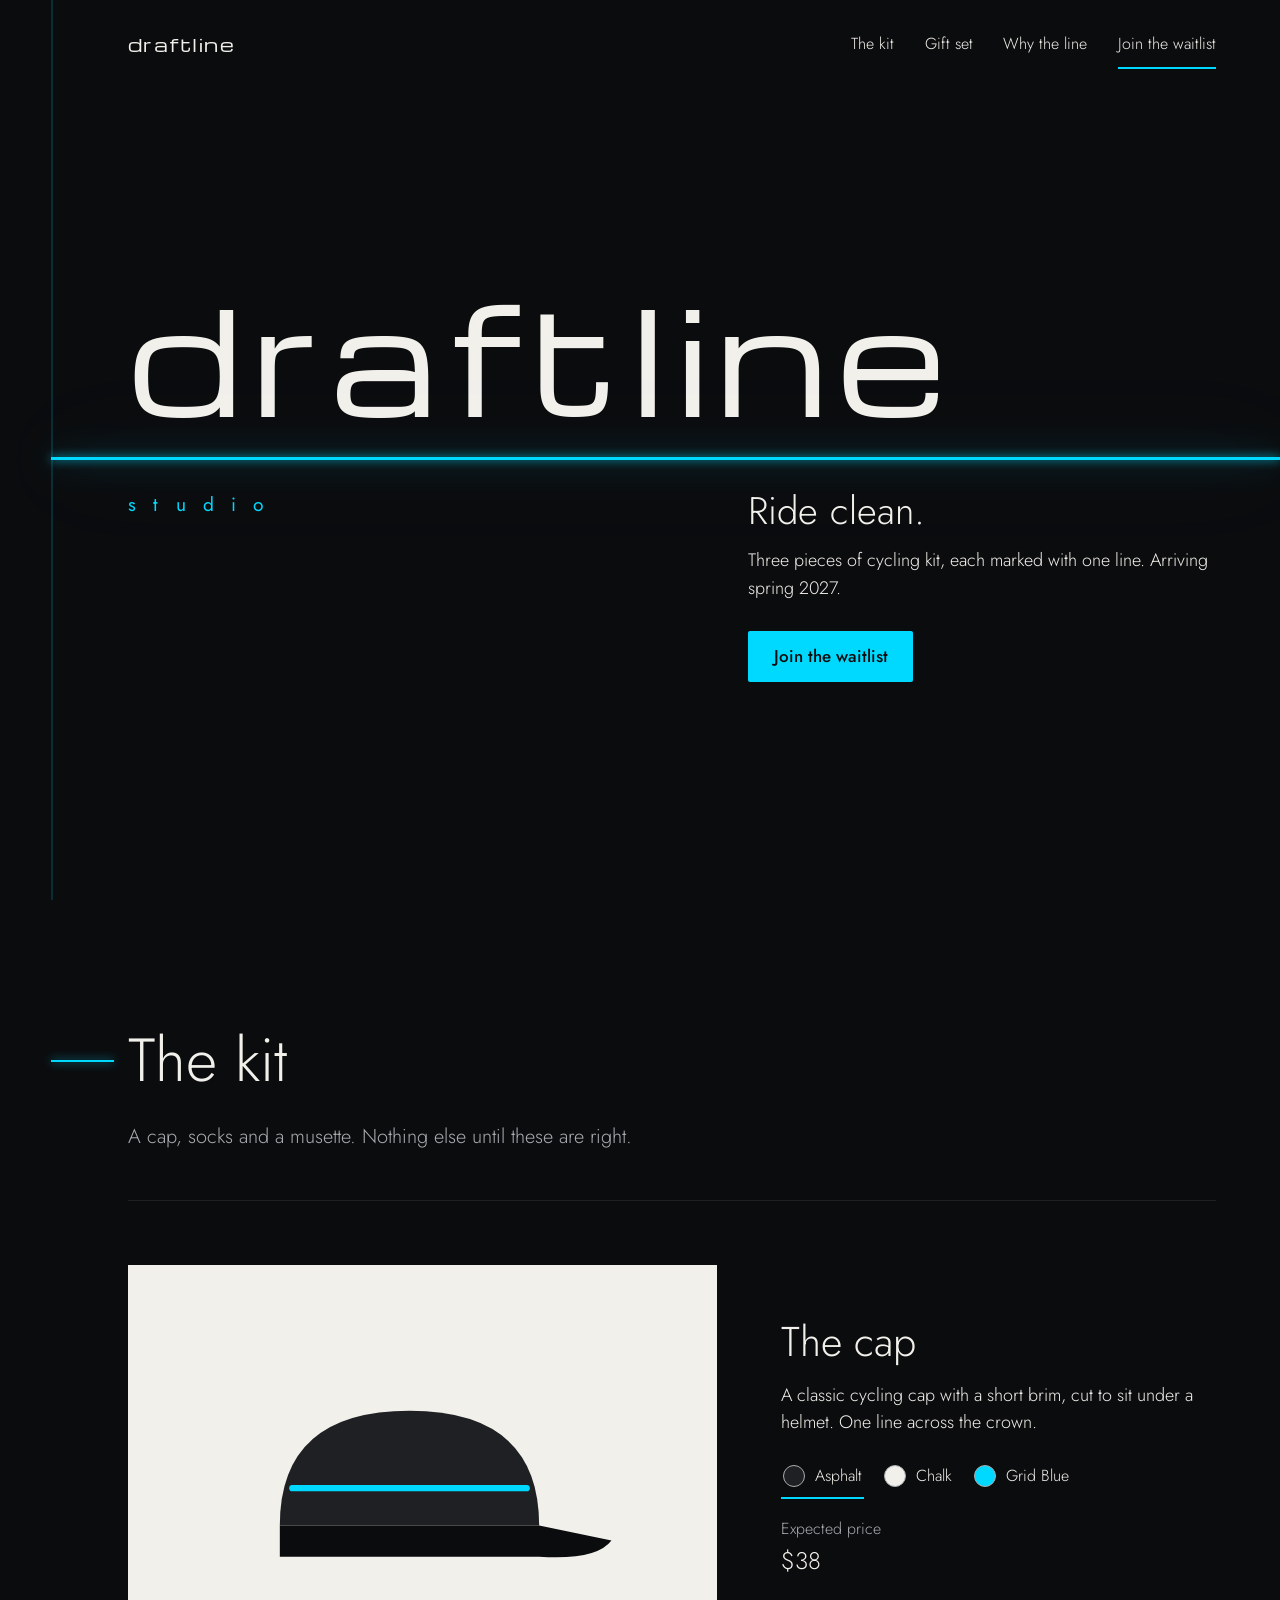
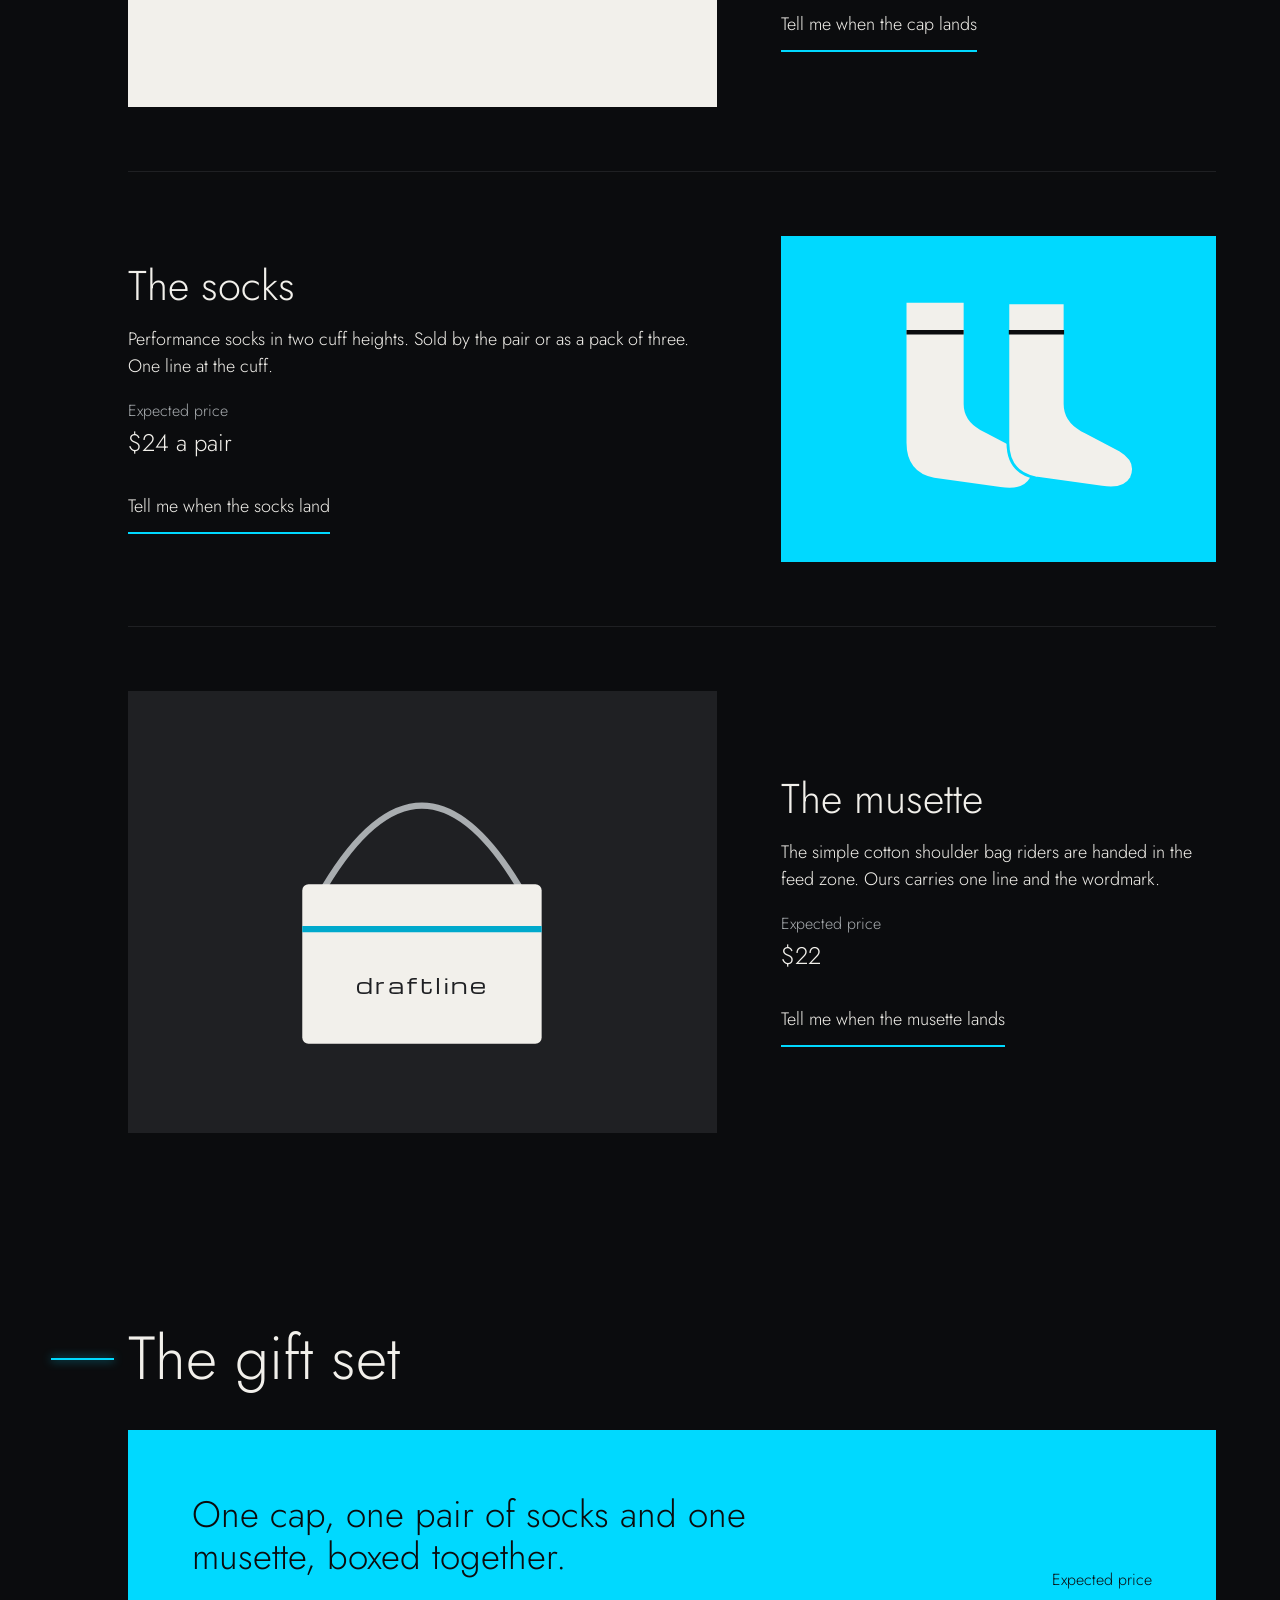
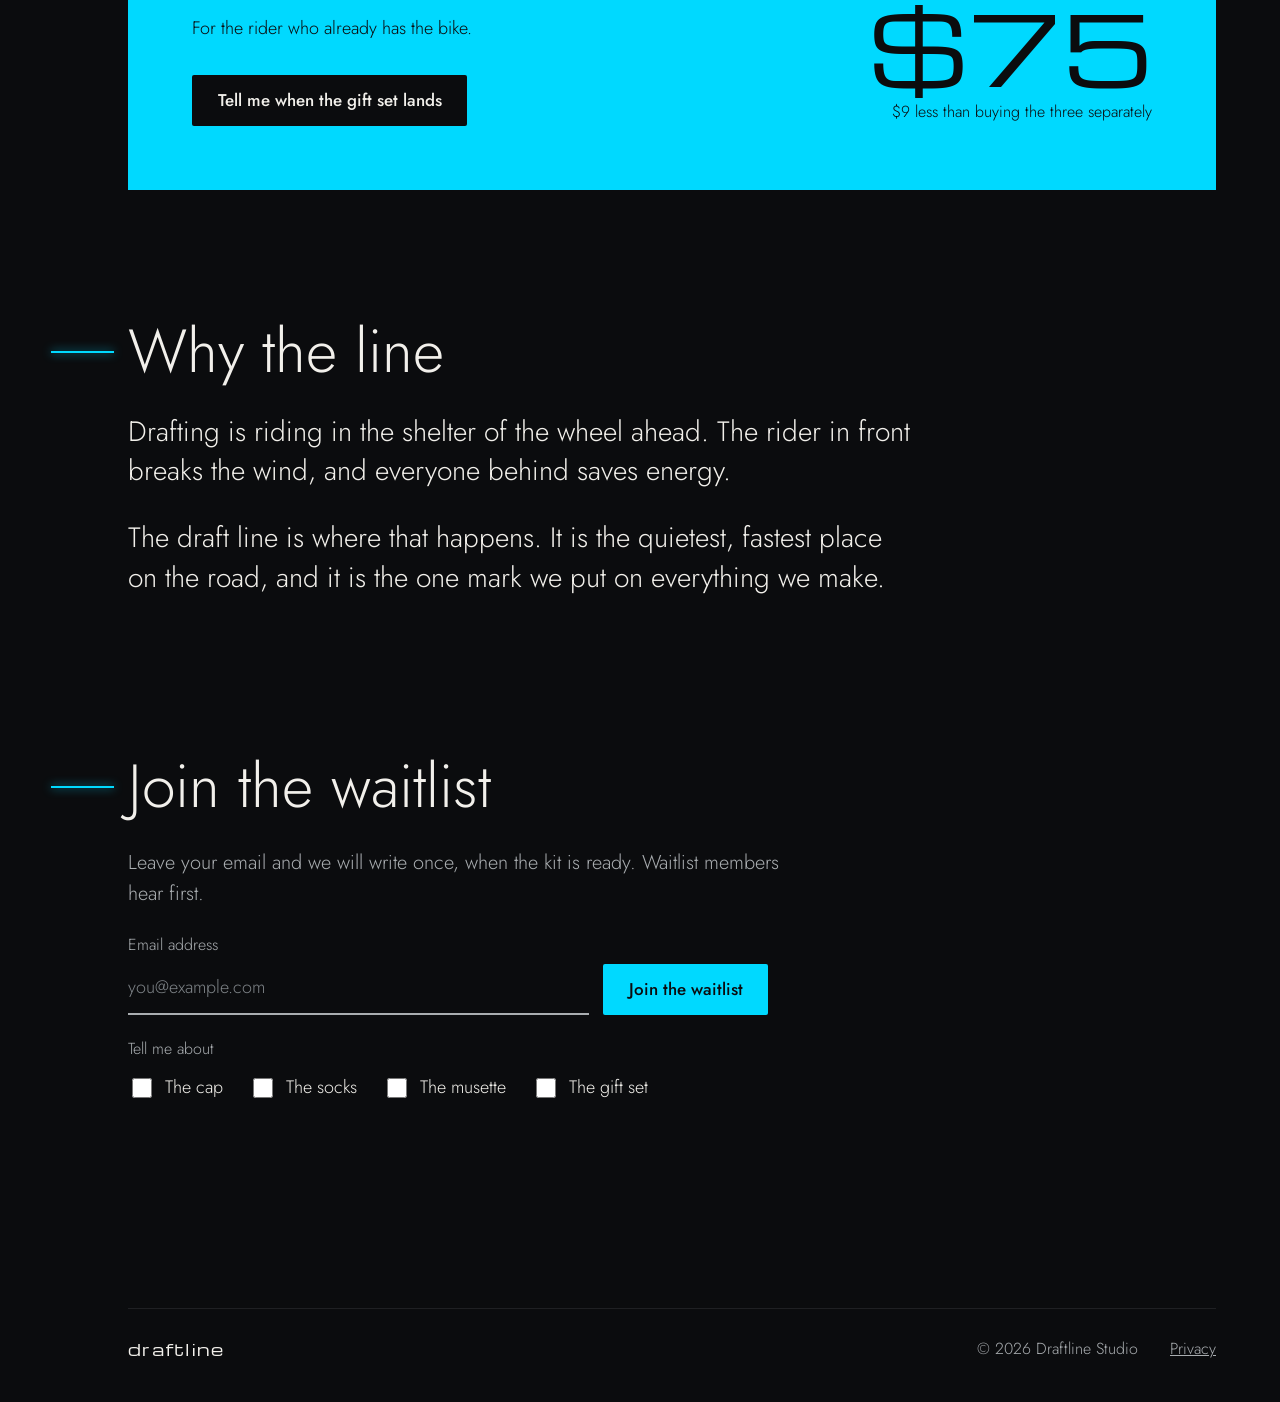
==== index.html @ 63e68316 "Add Draftline Studio pre-launch site One-page waitlist site: hero, the three launch products, gift s" ====
<!doctype html>
<html lang="en">
<head>
<meta charset="utf-8">
<meta name="viewport" content="width=device-width, initial-scale=1">
<title>Draftline Studio: cycling kit marked with one line</title>
<meta name="description" content="Draftline Studio makes a cycling cap, socks and a musette, each marked with one line. Arriving spring 2027. Join the waitlist.">
<meta name="theme-color" content="#0B0C0E">
<meta property="og:title" content="Draftline Studio">
<meta property="og:description" content="Cycling kit marked with one line. Arriving spring 2027.">
<meta property="og:type" content="website">
<link rel="icon" href="favicon.svg" type="image/svg+xml">
<link rel="preconnect" href="https://fonts.googleapis.com">
<link rel="preconnect" href="https://fonts.gstatic.com" crossorigin>
<link rel="stylesheet" href="https://fonts.googleapis.com/css2?family=Jost:wght@300;400;500&family=Michroma&display=swap">
<link rel="stylesheet" href="styles.css">
</head>
<body>
<a class="skip" href="#kit">Skip to the kit</a>
<div class="rail" aria-hidden="true"><i></i></div>

<header class="top">
  <a class="brand" href="#" aria-label="Draftline Studio, home">draftline</a>
  <nav aria-label="Main">
    <a href="#kit">The kit</a>
    <a href="#gift">Gift set</a>
    <a href="#why">Why the line</a>
    <a class="nav-cta" href="#waitlist">Join the waitlist</a>
  </nav>
</header>

<main>
<section class="hero">
  <h1 class="wordmark">draftline<span class="visually-hidden"> studio</span></h1>
  <div class="hero-line" aria-hidden="true"></div>
  <div class="hero-foot">
    <p class="studio" aria-hidden="true">studio</p>
    <div class="hero-copy">
      <p class="tagline">Ride clean.</p>
      <p>Three pieces of cycling kit, each marked with one line. Arriving spring 2027.</p>
      <a class="btn" href="#waitlist">Join the waitlist</a>
    </div>
  </div>
</section>

<section class="sec" id="kit">
  <h2>The kit</h2>
  <p class="lede">A cap, socks and a musette. Nothing else until these are right.</p>

  <article class="product" id="cap">
    <figure class="panel cap-fig" data-color="asphalt">
      <svg viewBox="0 0 340 200" role="img" aria-labelledby="cap-alt">
        <title id="cap-alt">Cycling cap with one line across the crown</title>
        <path class="crown" d="M56 132 Q56 40 160 40 Q264 40 264 132 Z"/>
        <path class="brim" d="M56 132 L264 132 L322 144 Q310 160 264 157 L56 157 Z"/>
        <line class="stripe" x1="66" y1="102" x2="254" y2="102" stroke-width="5" stroke-linecap="round"/>
      </svg>
    </figure>
    <div class="info">
      <h3>The cap</h3>
      <p>A classic cycling cap with a short brim, cut to sit under a helmet. One line across the crown.</p>
      <div class="swatches" role="group" aria-label="Cap color">
        <button type="button" class="swatch" data-color="asphalt" aria-pressed="true"><span style="--c:#1F2023"></span>Asphalt</button>
        <button type="button" class="swatch" data-color="chalk" aria-pressed="false"><span style="--c:#F2F0EB"></span>Chalk</button>
        <button type="button" class="swatch" data-color="blue" aria-pressed="false"><span style="--c:#00D9FF"></span>Grid Blue</button>
      </div>
      <p class="price"><span>Expected price</span> $38</p>
      <a class="notify" href="#waitlist" data-item="cap">Tell me when the cap lands</a>
    </div>
  </article>

  <article class="product" id="socks">
    <figure class="panel socks-fig">
      <svg viewBox="0 0 340 240" role="img" aria-labelledby="socks-alt">
        <title id="socks-alt">Pair of socks with one line at the cuff</title>
        <path d="M70 16 L132 16 L132 126 Q132 144 150 154 L192 176 Q212 188 204 206 Q196 220 172 216 L100 206 Q70 200 70 168 Z" fill="#F2F0EB"/>
        <line x1="70" y1="48" x2="132" y2="48" stroke="#0B0C0E" stroke-width="5"/>
        <path d="M180 16 L242 16 L242 126 Q242 144 260 154 L302 176 Q322 188 314 206 Q306 220 282 216 L210 206 Q180 200 180 168 Z" fill="#F2F0EB" stroke="#00D9FF" stroke-width="3"/>
        <line x1="181" y1="48" x2="241" y2="48" stroke="#0B0C0E" stroke-width="5"/>
      </svg>
    </figure>
    <div class="info">
      <h3>The socks</h3>
      <p>Performance socks in two cuff heights. Sold by the pair or as a pack of three. One line at the cuff.</p>
      <p class="price"><span>Expected price</span> $24 a pair</p>
      <a class="notify" href="#waitlist" data-item="socks">Tell me when the socks land</a>
    </div>
  </article>

  <article class="product" id="musette">
    <figure class="panel musette-fig">
      <svg viewBox="0 0 340 240" role="img" aria-labelledby="musette-alt">
        <title id="musette-alt">Cotton musette bag with one line and the draftline wordmark</title>
        <path d="M92 100 Q170 -30 248 100" fill="none" stroke="#A9ADB0" stroke-width="5"/>
        <rect x="74" y="98" width="192" height="128" rx="5" fill="#F2F0EB"/>
        <line x1="74" y1="134" x2="266" y2="134" stroke="#00A9CC" stroke-width="5"/>
        <text x="170" y="186" text-anchor="middle" font-family="Michroma, sans-serif" font-size="17" letter-spacing="2" fill="#1F2023">draftline</text>
      </svg>
    </figure>
    <div class="info">
      <h3>The musette</h3>
      <p>The simple cotton shoulder bag riders are handed in the feed zone. Ours carries one line and the wordmark.</p>
      <p class="price"><span>Expected price</span> $22</p>
      <a class="notify" href="#waitlist" data-item="musette">Tell me when the musette lands</a>
    </div>
  </article>
</section>

<section class="sec" id="gift">
  <h2>The gift set</h2>
  <div class="gift">
    <div>
      <p class="gift-lead">One cap, one pair of socks and one musette, boxed together.</p>
      <p>For the rider who already has the bike.</p>
      <a class="btn btn-dark notify" href="#waitlist" data-item="gift">Tell me when the gift set lands</a>
    </div>
    <p class="gift-price"><span>Expected price</span><b>$75</b><small>$9 less than buying the three separately</small></p>
  </div>
</section>

<section class="sec" id="why">
  <h2>Why the line</h2>
  <div class="prose">
    <p>Drafting is riding in the shelter of the wheel ahead. The rider in front breaks the wind, and everyone behind saves energy.</p>
    <p>The draft line is where that happens. It is the quietest, fastest place on the road, and it is the one mark we put on everything we make.</p>
  </div>
</section>

<section class="sec" id="waitlist">
  <h2>Join the waitlist</h2>
  <p class="lede">Leave your email and we will write once, when the kit is ready. Waitlist members hear first.</p>
  <form class="wait" novalidate>
    <label for="email">Email address</label>
    <div class="field">
      <input id="email" name="email" type="email" autocomplete="email" placeholder="you@example.com" required>
      <button class="btn" type="submit">Join the waitlist</button>
    </div>
    <fieldset>
      <legend>Tell me about</legend>
      <label><input type="checkbox" name="items" value="cap"> The cap</label>
      <label><input type="checkbox" name="items" value="socks"> The socks</label>
      <label><input type="checkbox" name="items" value="musette"> The musette</label>
      <label><input type="checkbox" name="items" value="gift"> The gift set</label>
    </fieldset>
    <p class="status" role="status" aria-live="polite"></p>
  </form>
</section>
</main>

<footer class="foot">
  <span class="brand">draftline</span>
  <span>© 2026 Draftline Studio</span>
  <a href="privacy.html">Privacy</a>
</footer>

<script src="main.js" defer></script>
</body>
</html>
---- styles.css ----
:root {
  --night: #0B0C0E;
  --asphalt: #1F2023;
  --chalk: #F2F0EB;
  --blue: #00D9FF;
  --blue-on-light: #00A9CC;
  --fog: #A9ADB0;
  --rail-x: clamp(14px, 4vw, 56px);
  --pad: clamp(26px, 6vw, 96px);
  --right: clamp(20px, 5vw, 72px);
  --glow: 0 0 10px var(--blue), 0 0 34px rgba(0, 217, 255, .65), 0 0 90px rgba(0, 217, 255, .35);
}

* { box-sizing: border-box; }
html { scroll-behavior: smooth; }
body {
  margin: 0;
  padding: 0 var(--right) 0 calc(var(--rail-x) + var(--pad));
  background: var(--night);
  color: var(--chalk);
  font: 300 1.125rem/1.55 Jost, "Avenir Next", Futura, sans-serif;
  -webkit-font-smoothing: antialiased;
}
a { color: inherit; }
p { margin: 0 0 1em; max-width: 34em; }
h2, h3 { font-weight: 300; line-height: 1.1; margin: 0; }
:focus-visible { outline: 2px solid var(--chalk); outline-offset: 4px; }
.visually-hidden, .skip:not(:focus) {
  position: absolute; width: 1px; height: 1px; overflow: hidden; clip-path: inset(50%); white-space: nowrap;
}
.skip:focus { position: fixed; top: 12px; left: 12px; z-index: 10; background: var(--chalk); color: var(--night); padding: .6em 1em; }

/* The rail: one line that runs the length of the page and fills as you scroll. */
.rail { position: fixed; top: 0; bottom: 0; left: var(--rail-x); width: 2px; background: rgba(0, 217, 255, .16); z-index: 2; }
.rail i { display: block; height: 100%; background: var(--blue); box-shadow: var(--glow); transform-origin: top; transform: scaleY(var(--p, 0)); }

.brand { font-family: Michroma, sans-serif; font-weight: 400; letter-spacing: .08em; text-decoration: none; }

.top { display: flex; justify-content: space-between; align-items: center; gap: 24px; padding: 22px 0; }
.top nav { display: flex; align-items: center; gap: clamp(14px, 2.4vw, 34px); font-size: 1rem; }
.top nav a { text-decoration: none; padding: 10px 0; border-bottom: 2px solid transparent; }
.top nav a:hover { border-bottom-color: var(--blue); }
.top .nav-cta { border-bottom-color: var(--blue); }

.btn {
  display: inline-block; border: 0; cursor: pointer; text-decoration: none;
  background: var(--blue); color: var(--night);
  font: 500 1.0625rem/1 Jost, sans-serif; padding: 1em 1.5em; min-height: 48px; border-radius: 2px;
  transition: background-color .15s;
}
.btn:hover { background: var(--chalk); }
.btn-dark { background: var(--night); color: var(--chalk); }
.btn-dark:hover { background: var(--asphalt); }

/* Hero */
.hero { min-height: calc(100svh - 92px); display: flex; flex-direction: column; justify-content: center; padding: 6vh 0 10vh; }
.wordmark {
  margin: 0; font: 400 clamp(2.5rem, 11.2vw, 10.5rem)/1.15 Michroma, sans-serif; letter-spacing: .06em; white-space: nowrap;
}
.hero-line {
  height: 3px; margin: clamp(10px, 1.6vw, 22px) calc(-1 * var(--right)) 0 calc(-1 * var(--pad));
  background: var(--blue); box-shadow: var(--glow);
  transform-origin: left; animation: draw 1.3s cubic-bezier(.2, .7, .1, 1) .15s both;
}
@keyframes draw { from { transform: scaleX(0); } }
.hero-foot { display: flex; justify-content: space-between; align-items: flex-start; gap: 32px; flex-wrap: wrap; margin-top: clamp(16px, 2.4vw, 30px); }
.studio { margin: 0; color: var(--blue); font-weight: 400; letter-spacing: .9em; font-size: clamp(.9rem, 1.5vw, 1.25rem); }
.hero-copy { max-width: 26em; }
.tagline { font-size: clamp(1.6rem, 3vw, 2.4rem); line-height: 1.1; margin-bottom: .4em; }
.hero-copy .btn { margin-top: .6em; }

/* Sections: each heading branches off the rail. */
.sec { padding: clamp(64px, 10vw, 140px) 0 0; }
.sec > h2 { position: relative; font-size: clamp(2.1rem, 5vw, 3.8rem); margin-bottom: .45em; }
.sec > h2::before {
  content: ""; position: absolute; top: .55em; height: 2px;
  left: calc(-1 * var(--pad)); width: calc(var(--pad) - 14px);
  background: var(--blue); box-shadow: 0 0 10px rgba(0, 217, 255, .8);
}
.lede { color: var(--fog); font-size: 1.25rem; }

/* Products */
.product {
  display: grid; grid-template-columns: minmax(0, 1.15fr) minmax(0, .85fr); align-items: center;
  gap: clamp(24px, 5vw, 80px); padding: clamp(28px, 5vw, 64px) 0; border-top: 1px solid var(--asphalt);
}
.product:first-of-type { margin-top: clamp(24px, 4vw, 48px); }
.product:nth-of-type(even) .panel { order: 2; }
.panel { margin: 0; aspect-ratio: 4 / 3; display: grid; place-items: center; background: var(--panel-bg, var(--asphalt)); transition: background-color .25s; }
.panel svg { width: 72%; height: auto; }
.info h3 { font-size: clamp(1.8rem, 3.4vw, 2.6rem); margin-bottom: .4em; }
.price { font-size: 1.5rem; margin: .2em 0 .8em; }
.price span, .gift-price span { display: block; font-size: 1rem; color: var(--fog); }
.notify { display: inline-block; padding: 12px 0; text-decoration: none; border-bottom: 2px solid var(--blue); }
.notify:hover { color: var(--blue); }
.btn.notify { padding: 1em 1.5em; border-bottom: 0; }
.btn-dark.notify:hover { color: var(--chalk); }

.cap-fig[data-color="asphalt"] { --panel-bg: var(--chalk); --crown: #1F2023; --brim: #0B0C0E; --stripe: #00D9FF; }
.cap-fig[data-color="chalk"] { --panel-bg: var(--asphalt); --crown: #F2F0EB; --brim: #D9D6CE; --stripe: #00A9CC; }
.cap-fig[data-color="blue"] { --panel-bg: var(--asphalt); --crown: #00D9FF; --brim: #00B8DB; --stripe: #0B0C0E; }
.cap-fig .crown { fill: var(--crown); } .cap-fig .brim { fill: var(--brim); } .cap-fig .stripe { stroke: var(--stripe); }
.cap-fig path, .cap-fig line { transition: fill .25s, stroke .25s; }
.socks-fig { --panel-bg: var(--blue); }

.swatches { display: flex; flex-wrap: wrap; gap: 8px 18px; margin: .2em 0 1em; }
.swatch {
  display: inline-flex; align-items: center; gap: 10px; min-height: 44px; padding: 0 2px;
  background: none; border: 0; border-bottom: 2px solid transparent; color: inherit; font: inherit; font-size: 1rem; cursor: pointer;
}
.swatch span { width: 22px; height: 22px; border-radius: 50%; background: var(--c); border: 1px solid var(--fog); }
.swatch[aria-pressed="true"] { border-bottom-color: var(--blue); }

/* Gift set */
.gift {
  margin-top: clamp(20px, 3vw, 40px); background: var(--blue); color: var(--night);
  padding: clamp(28px, 5vw, 72px); display: flex; justify-content: space-between; align-items: flex-end; gap: 32px; flex-wrap: wrap;
}
.gift-lead { font-size: clamp(1.5rem, 3vw, 2.3rem); line-height: 1.15; max-width: 16em; }
.gift .btn { margin-top: .8em; }
.gift .btn:focus-visible { outline-color: var(--night); }
.gift-price { margin: 0; text-align: right; }
.gift-price span { color: var(--night); }
.gift-price b { display: block; font: 400 clamp(3rem, 8vw, 6rem)/1.1 Michroma, sans-serif; }
.gift-price small { font-size: 1rem; }

.prose p { font-size: clamp(1.3rem, 2.4vw, 1.75rem); line-height: 1.4; max-width: 28em; }

/* Waitlist */
.wait { max-width: 40rem; margin-top: 1.5rem; }
.wait > label { display: block; font-size: 1rem; color: var(--fog); margin-bottom: 6px; }
.field { display: flex; gap: 14px; flex-wrap: wrap; }
.field input {
  flex: 1 1 16rem; min-height: 48px; background: transparent; color: var(--chalk);
  border: 0; border-bottom: 2px solid var(--fog); font: inherit; padding: .5em 0; border-radius: 0;
}
.field input::placeholder { color: #7D8286; }
.field input:focus { outline: 0; border-bottom-color: var(--blue); box-shadow: 0 8px 14px -10px var(--blue); }
fieldset { border: 0; padding: 0; margin: 1.4rem 0 0; display: flex; flex-wrap: wrap; gap: 4px 26px; }
legend { padding: 0; font-size: 1rem; color: var(--fog); margin-bottom: 4px; }
fieldset label { display: inline-flex; align-items: center; gap: 10px; min-height: 44px; cursor: pointer; }
fieldset input { width: 20px; height: 20px; accent-color: var(--blue); }
.status { min-height: 1.6em; margin-top: 1rem; }
.status[data-state="error"] { color: #FFB4A8; }

.foot {
  margin-top: clamp(80px, 12vw, 160px); padding: 28px 0 40px; border-top: 1px solid var(--asphalt);
  display: flex; flex-wrap: wrap; gap: 12px 32px; align-items: center; color: var(--fog); font-size: 1rem;
}
.foot .brand { color: var(--chalk); margin-right: auto; }

/* Plain pages (privacy) */
.page { padding: clamp(40px, 8vw, 100px) 0; }
.page h1 { font-weight: 300; font-size: clamp(2.1rem, 5vw, 3.4rem); line-height: 1.1; margin: 0 0 .6em; }
.page h2 { font-size: 1.5rem; margin: 1.6em 0 .4em; }

@media (max-width: 760px) {
  .top nav a:not(.nav-cta) { display: none; }
  .product { grid-template-columns: minmax(0, 1fr); }
  .product:nth-of-type(even) .panel { order: 0; }
  .gift-price { text-align: left; }
  .hero { min-height: 0; padding: 14vh 0 12vh; }
}
@media (prefers-reduced-motion: reduce) {
  html { scroll-behavior: auto; }
  .hero-line { animation: none; }
  * { transition: none !important; }
}
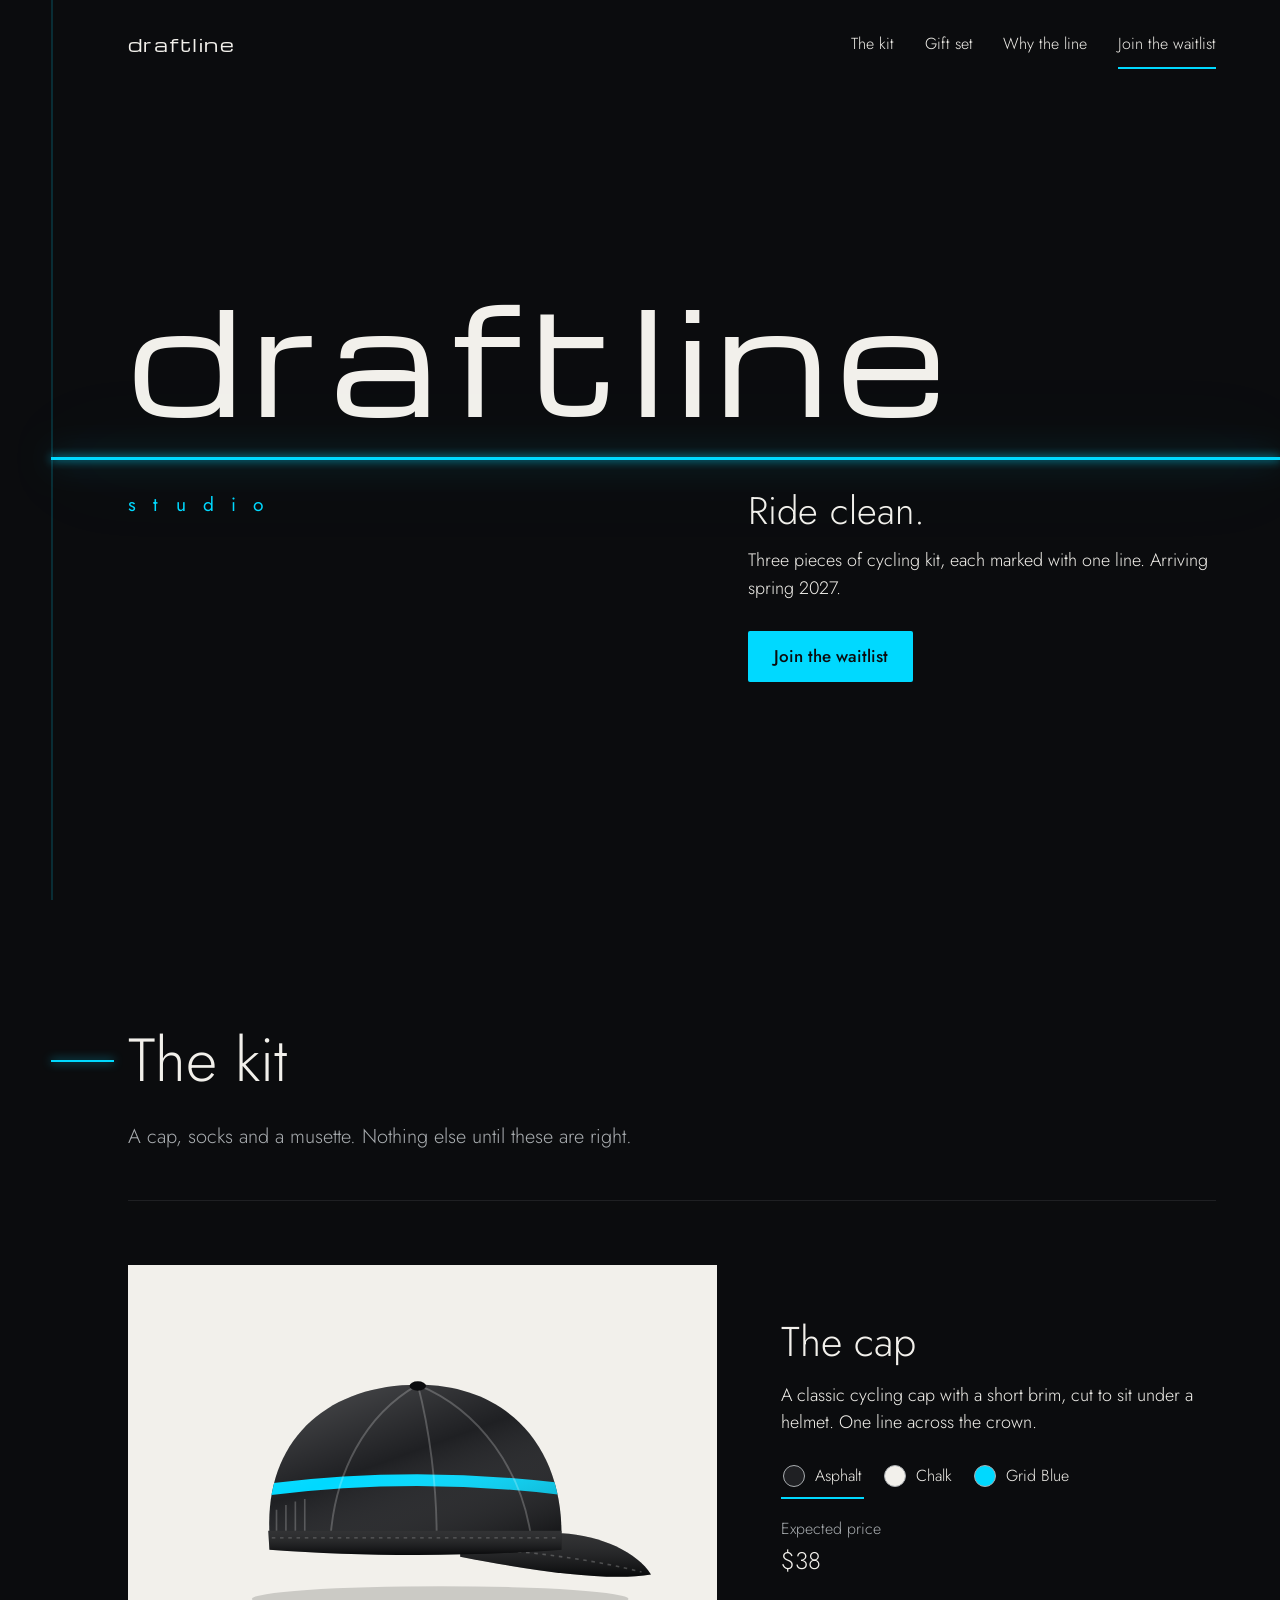
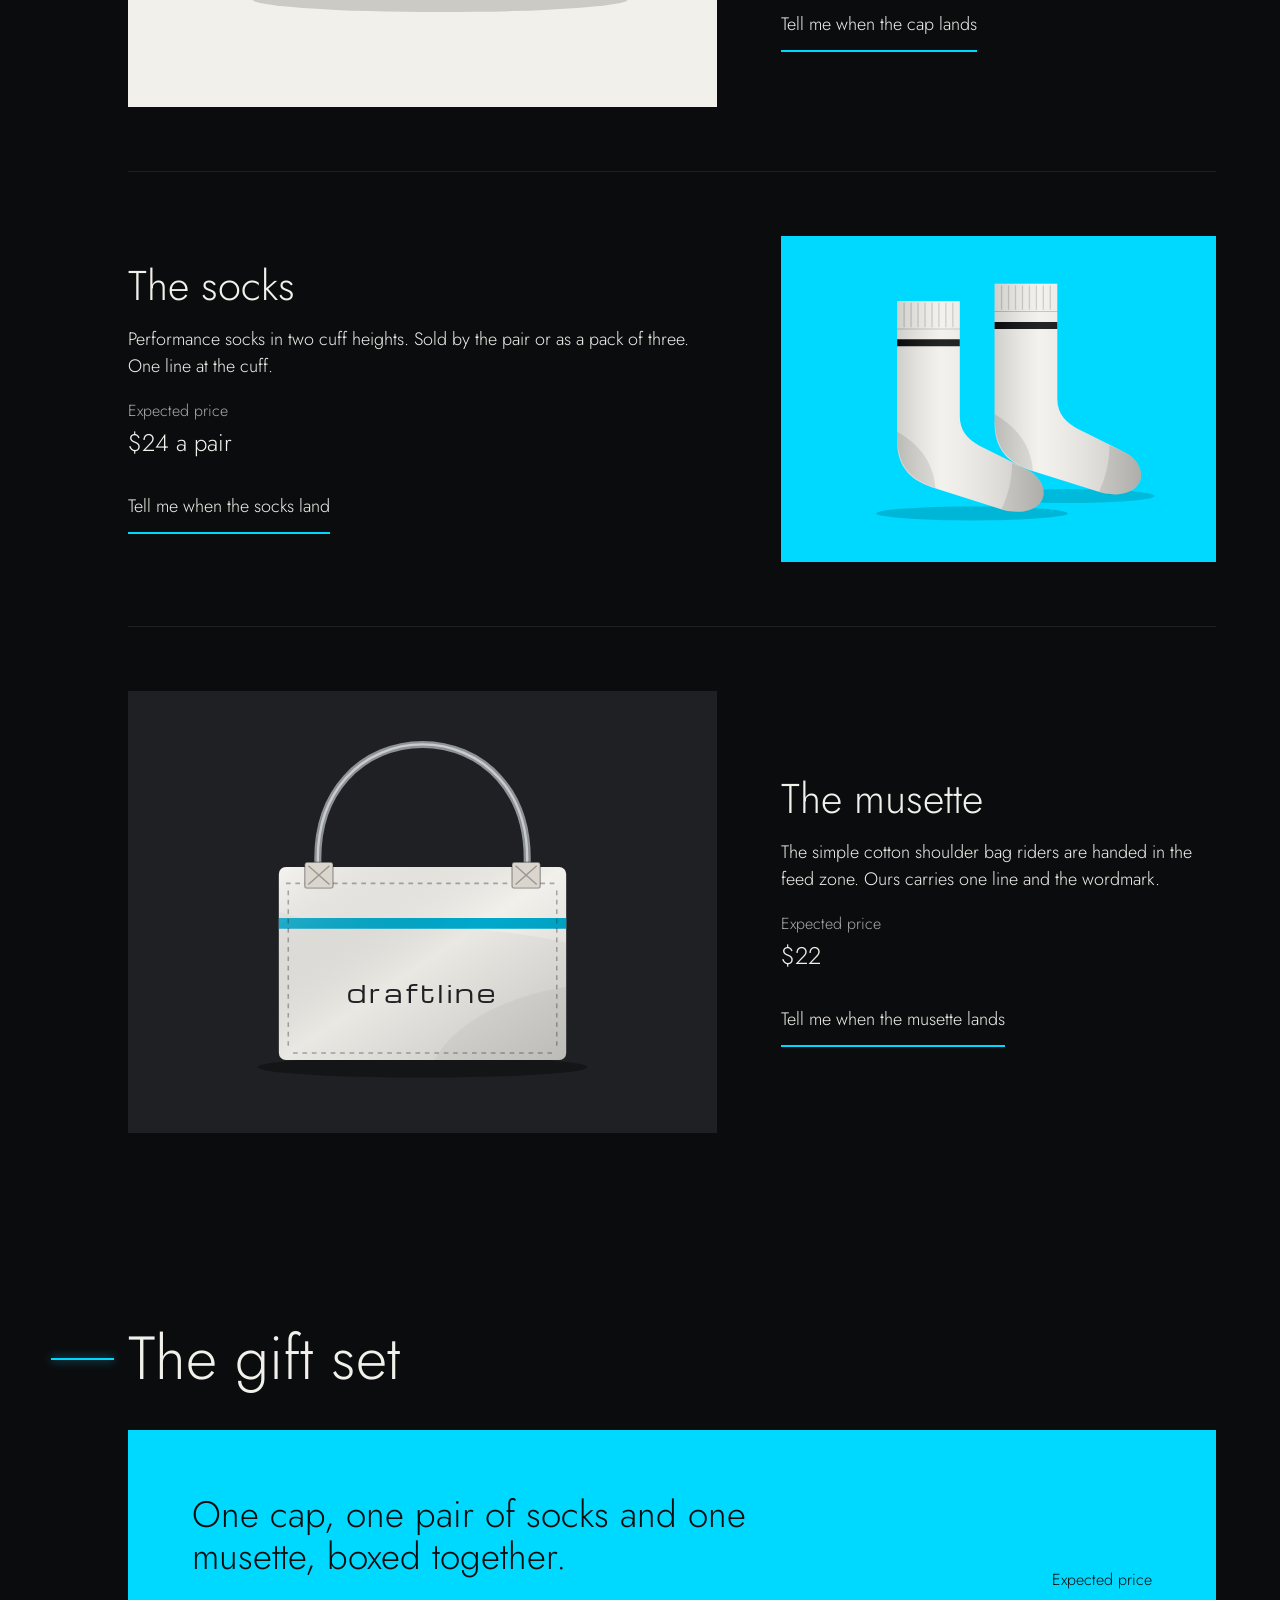
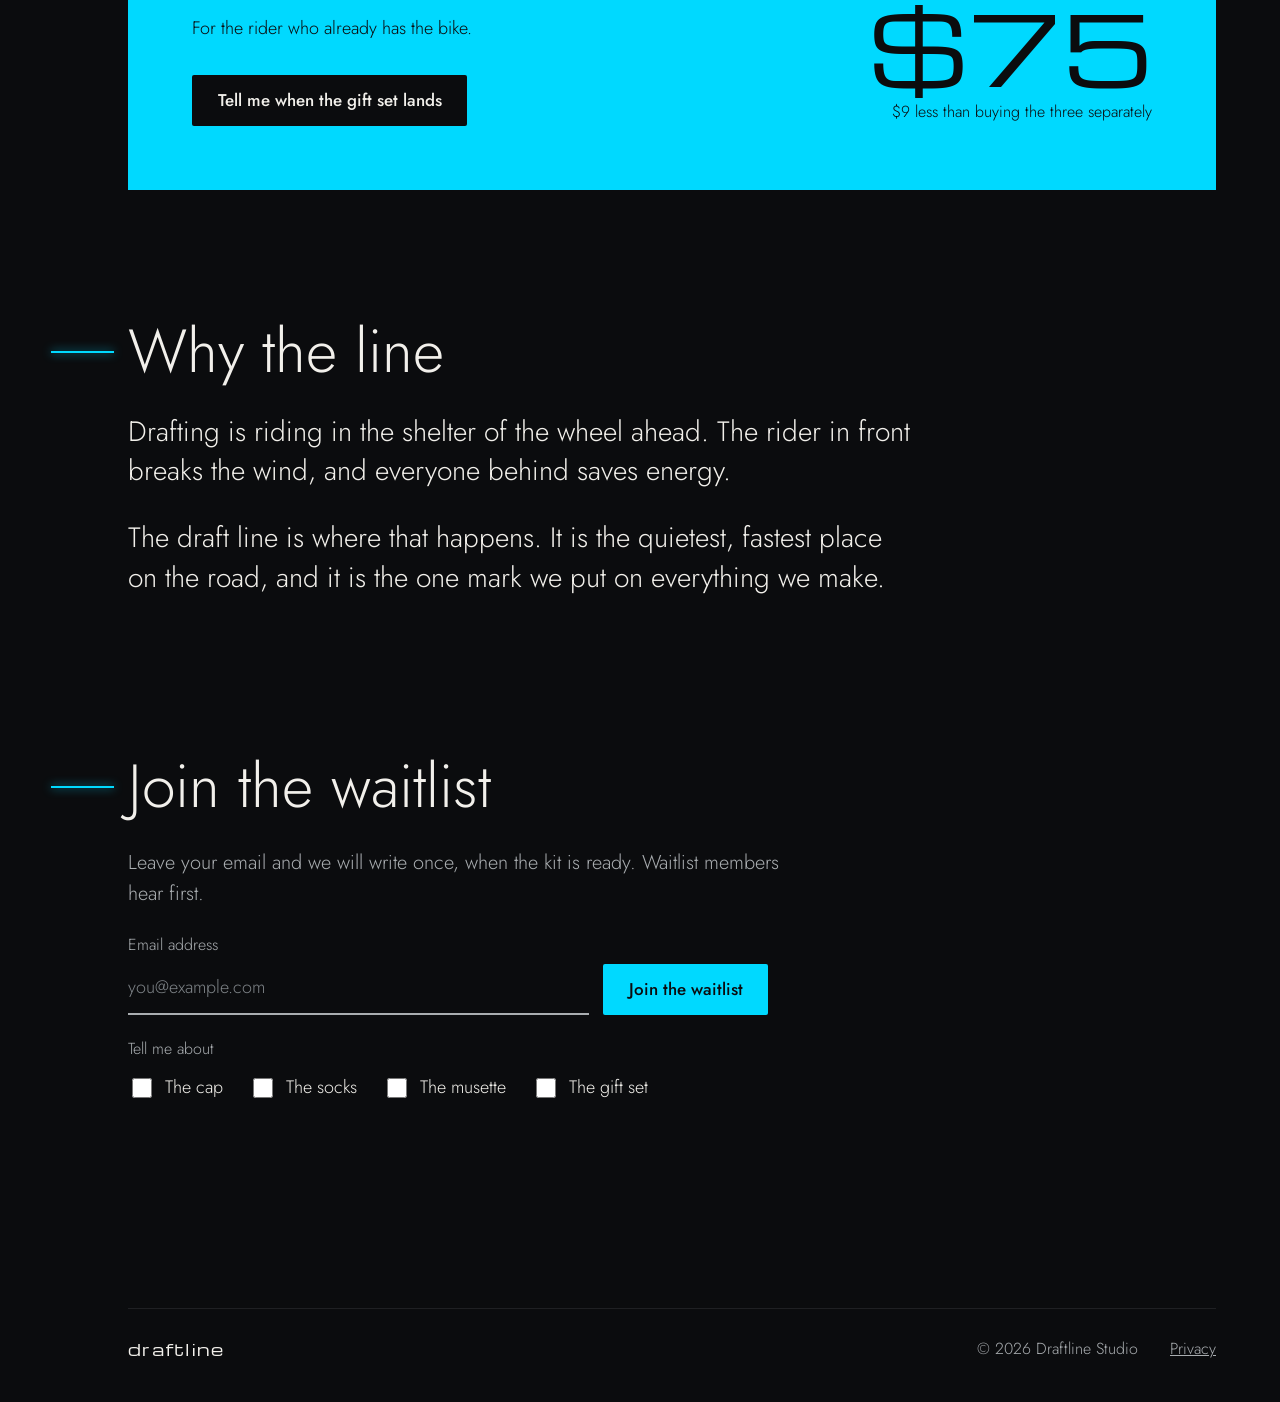
==== commit e67a58e6: "Replace flat product drawings with detailed illustrations Cap, socks and musette now show seams, sti" ====
--- a/index.html
+++ b/index.html
@@ -49,11 +49,38 @@
 
   <article class="product" id="cap">
     <figure class="panel cap-fig" data-color="asphalt">
-      <svg viewBox="0 0 340 200" role="img" aria-labelledby="cap-alt">
-        <title id="cap-alt">Cycling cap with one line across the crown</title>
-        <path class="crown" d="M56 132 Q56 40 160 40 Q264 40 264 132 Z"/>
-        <path class="brim" d="M56 132 L264 132 L322 144 Q310 160 264 157 L56 157 Z"/>
-        <line class="stripe" x1="66" y1="102" x2="254" y2="102" stroke-width="5" stroke-linecap="round"/>
+      <svg viewBox="0 0 400 260" role="img" aria-labelledby="cap-alt">
+        <title id="cap-alt">Cycling cap seen from the side, with panel seams, a short stitched brim and one line across the crown</title>
+        <defs>
+          <clipPath id="cap-clip"><path d="M70 170 C66 90 120 44 196 44 C272 44 318 96 318 170 Z"/></clipPath>
+          <linearGradient id="cap-light" x1="0.15" y1="0" x2="0.85" y2="1">
+            <stop offset="0" stop-color="#fff" stop-opacity=".2"/><stop offset=".45" stop-color="#fff" stop-opacity="0"/><stop offset="1" stop-color="#000" stop-opacity=".3"/>
+          </linearGradient>
+          <linearGradient id="brim-light" x1="0" y1="0" x2="0" y2="1">
+            <stop offset="0" stop-color="#fff" stop-opacity=".16"/><stop offset="1" stop-color="#000" stop-opacity=".28"/>
+          </linearGradient>
+        </defs>
+        <ellipse cx="215" cy="226" rx="160" ry="11" fill="#000" opacity=".16"/>
+        <path class="brim" d="M232 174 L318 170 C352 172 382 186 394 205 C360 211 298 203 232 190 Z"/>
+        <path fill="url(#brim-light)" d="M232 174 L318 170 C352 172 382 186 394 205 C360 211 298 203 232 190 Z"/>
+        <path class="seam" fill="none" stroke-width="1.4" stroke-dasharray="3 4" d="M246 183 C300 186 352 194 386 203"/>
+        <path class="crown" d="M70 170 C66 90 120 44 196 44 C272 44 318 96 318 170 Z"/>
+        <g clip-path="url(#cap-clip)">
+          <path class="stripe" fill="none" stroke-width="10" d="M60 134 Q196 116 330 134"/>
+          <path fill="url(#cap-light)" d="M60 40 H330 V180 H60 Z"/>
+          <g class="seam" fill="none" stroke-width="1.6">
+            <path d="M196 44 C150 70 126 120 122 172"/>
+            <path d="M196 44 C206 82 212 130 212 172"/>
+            <path d="M196 44 C250 66 284 118 292 172"/>
+          </g>
+          <g class="seam" fill="none" stroke-width="1.4">
+            <path d="M76 150 V170"/><path d="M84 146 V170"/><path d="M92 143 V170"/><path d="M100 141 V170"/>
+          </g>
+        </g>
+        <path class="band" d="M69 168 H318 V184 C240 190 150 190 70 184 Z"/>
+        <path fill="url(#brim-light)" d="M69 168 H318 V184 C240 190 150 190 70 184 Z"/>
+        <path class="seam" fill="none" stroke-width="1.2" stroke-dasharray="3 4" d="M72 174 H316"/>
+        <ellipse class="band" cx="196" cy="45" rx="7" ry="4"/>
       </svg>
     </figure>
     <div class="info">
@@ -71,12 +98,28 @@
 
   <article class="product" id="socks">
     <figure class="panel socks-fig">
-      <svg viewBox="0 0 340 240" role="img" aria-labelledby="socks-alt">
-        <title id="socks-alt">Pair of socks with one line at the cuff</title>
-        <path d="M70 16 L132 16 L132 126 Q132 144 150 154 L192 176 Q212 188 204 206 Q196 220 172 216 L100 206 Q70 200 70 168 Z" fill="#F2F0EB"/>
-        <line x1="70" y1="48" x2="132" y2="48" stroke="#0B0C0E" stroke-width="5"/>
-        <path d="M180 16 L242 16 L242 126 Q242 144 260 154 L302 176 Q322 188 314 206 Q306 220 282 216 L210 206 Q180 200 180 168 Z" fill="#F2F0EB" stroke="#00D9FF" stroke-width="3"/>
-        <line x1="181" y1="48" x2="241" y2="48" stroke="#0B0C0E" stroke-width="5"/>
+      <svg viewBox="0 0 400 300" role="img" aria-labelledby="socks-alt">
+        <title id="socks-alt">Pair of crew socks with ribbed cuffs, shaped heels and toes, and one line below each cuff</title>
+        <defs>
+          <linearGradient id="sock-light" x1="0" y1="0" x2="1" y2="0">
+            <stop offset="0" stop-color="#000" stop-opacity=".14"/><stop offset=".3" stop-color="#fff" stop-opacity=".1"/><stop offset="1" stop-color="#000" stop-opacity=".2"/>
+          </linearGradient>
+          <g id="sock">
+            <path fill="#F2F0EB" d="M0 0 H72 V132 C72 150 82 160 98 168 L150 194 C172 205 176 232 152 240 C140 244 128 242 116 238 L40 214 C12 204 0 188 0 160 Z"/>
+            <path fill="#000" opacity=".1" d="M0 150 C0 190 14 204 44 215 C42 188 28 166 0 150 Z"/>
+            <path fill="#000" opacity=".1" d="M132 186 L150 194 C172 205 176 232 152 240 C140 244 130 243 120 239 C128 222 132 204 132 186 Z"/>
+            <g stroke="#000" stroke-opacity=".16" stroke-width="1.5">
+              <path d="M8 2V30M16 2V30M24 2V30M32 2V30M40 2V30M48 2V30M56 2V30M64 2V30"/>
+            </g>
+            <path stroke="#000" stroke-opacity=".2" stroke-width="1.2" d="M0 32 H72"/>
+            <path stroke="#0B0C0E" stroke-width="8" d="M0 48 H72"/>
+            <path fill="url(#sock-light)" d="M0 0 H72 V132 C72 150 82 160 98 168 L150 194 C172 205 176 232 152 240 C140 244 128 242 116 238 L40 214 C12 204 0 188 0 160 Z"/>
+          </g>
+        </defs>
+        <ellipse cx="170" cy="282" rx="110" ry="8" fill="#000" opacity=".16"/>
+        <ellipse cx="280" cy="262" rx="100" ry="8" fill="#000" opacity=".14"/>
+        <use href="#sock" transform="translate(196 18)"/>
+        <use href="#sock" transform="translate(84 38)"/>
       </svg>
     </figure>
     <div class="info">
@@ -89,12 +132,29 @@
 
   <article class="product" id="musette">
     <figure class="panel musette-fig">
-      <svg viewBox="0 0 340 240" role="img" aria-labelledby="musette-alt">
-        <title id="musette-alt">Cotton musette bag with one line and the draftline wordmark</title>
-        <path d="M92 100 Q170 -30 248 100" fill="none" stroke="#A9ADB0" stroke-width="5"/>
-        <rect x="74" y="98" width="192" height="128" rx="5" fill="#F2F0EB"/>
-        <line x1="74" y1="134" x2="266" y2="134" stroke="#00A9CC" stroke-width="5"/>
-        <text x="170" y="186" text-anchor="middle" font-family="Michroma, sans-serif" font-size="17" letter-spacing="2" fill="#1F2023">draftline</text>
+      <svg viewBox="0 0 400 300" role="img" aria-labelledby="musette-alt">
+        <title id="musette-alt">Cotton musette bag with a long strap, stitched hems, one line and the draftline wordmark</title>
+        <defs>
+          <linearGradient id="bag-light" x1="0" y1="0" x2="1" y2="1">
+            <stop offset="0" stop-color="#fff" stop-opacity=".25"/><stop offset=".5" stop-color="#000" stop-opacity="0"/><stop offset="1" stop-color="#000" stop-opacity=".16"/>
+          </linearGradient>
+        </defs>
+        <ellipse cx="200" cy="282" rx="140" ry="9" fill="#000" opacity=".35"/>
+        <path d="M112 122 C96 -30 304 -30 288 122" fill="none" stroke="#8E9296" stroke-width="6"/>
+        <path d="M112 122 C96 -30 304 -30 288 122" fill="none" stroke="#C9CCCE" stroke-width="2"/>
+        <rect x="78" y="112" width="244" height="164" rx="6" fill="#F2F0EB"/>
+        <path d="M78 150 C140 170 190 150 322 176 V270 a6 6 0 0 1 -6 6 H84 a6 6 0 0 1 -6 -6 Z" fill="#000" opacity=".035"/>
+        <path d="M210 276 C230 240 280 220 322 214 V270 a6 6 0 0 1 -6 6 Z" fill="#000" opacity=".04"/>
+        <path stroke="#00A9CC" stroke-width="9" d="M78 160 H322"/>
+        <rect x="78" y="112" width="244" height="164" rx="6" fill="url(#bag-light)"/>
+        <g fill="none" stroke="#1F2023" stroke-opacity=".35" stroke-width="1.3" stroke-dasharray="4 4">
+          <path d="M84 126 H316"/><path d="M86 132 V268"/><path d="M314 132 V268"/><path d="M90 270 H310"/>
+        </g>
+        <g fill="#DAD6CD" stroke="#1F2023" stroke-opacity=".35" stroke-width="1.2">
+          <rect x="100" y="108" width="24" height="22" rx="2"/><rect x="276" y="108" width="24" height="22" rx="2"/>
+          <path d="M103 111 L121 127 M121 111 L103 127 M279 111 L297 127 M297 111 L279 127" fill="none"/>
+        </g>
+        <text x="200" y="228" text-anchor="middle" font-family="Michroma, sans-serif" font-size="20" letter-spacing="2.5" fill="#1F2023">draftline</text>
       </svg>
     </figure>
     <div class="info">
--- a/styles.css
+++ b/styles.css
@@ -87,7 +87,7 @@
 .product:first-of-type { margin-top: clamp(24px, 4vw, 48px); }
 .product:nth-of-type(even) .panel { order: 2; }
 .panel { margin: 0; aspect-ratio: 4 / 3; display: grid; place-items: center; background: var(--panel-bg, var(--asphalt)); transition: background-color .25s; }
-.panel svg { width: 72%; height: auto; }
+.panel svg { width: 80%; height: auto; }
 .info h3 { font-size: clamp(1.8rem, 3.4vw, 2.6rem); margin-bottom: .4em; }
 .price { font-size: 1.5rem; margin: .2em 0 .8em; }
 .price span, .gift-price span { display: block; font-size: 1rem; color: var(--fog); }
@@ -96,11 +96,11 @@
 .btn.notify { padding: 1em 1.5em; border-bottom: 0; }
 .btn-dark.notify:hover { color: var(--chalk); }
 
-.cap-fig[data-color="asphalt"] { --panel-bg: var(--chalk); --crown: #1F2023; --brim: #0B0C0E; --stripe: #00D9FF; }
-.cap-fig[data-color="chalk"] { --panel-bg: var(--asphalt); --crown: #F2F0EB; --brim: #D9D6CE; --stripe: #00A9CC; }
-.cap-fig[data-color="blue"] { --panel-bg: var(--asphalt); --crown: #00D9FF; --brim: #00B8DB; --stripe: #0B0C0E; }
-.cap-fig .crown { fill: var(--crown); } .cap-fig .brim { fill: var(--brim); } .cap-fig .stripe { stroke: var(--stripe); }
-.cap-fig path, .cap-fig line { transition: fill .25s, stroke .25s; }
+.cap-fig[data-color="asphalt"] { --panel-bg: var(--chalk); --crown: #1F2023; --brim: #0B0C0E; --stripe: #00D9FF; --seam: rgba(255, 255, 255, .22); }
+.cap-fig[data-color="chalk"] { --panel-bg: var(--asphalt); --crown: #F2F0EB; --brim: #DAD6CD; --stripe: #00A9CC; --seam: rgba(0, 0, 0, .22); }
+.cap-fig[data-color="blue"] { --panel-bg: var(--asphalt); --crown: #00D9FF; --brim: #00B4D6; --stripe: #0B0C0E; --seam: rgba(0, 0, 0, .26); }
+.cap-fig .crown { fill: var(--crown); } .cap-fig .brim, .cap-fig .band { fill: var(--brim); } .cap-fig .stripe { stroke: var(--stripe); } .cap-fig .seam { stroke: var(--seam); }
+.cap-fig path, .cap-fig ellipse { transition: fill .25s, stroke .25s; }
 .socks-fig { --panel-bg: var(--blue); }
 
 .swatches { display: flex; flex-wrap: wrap; gap: 8px 18px; margin: .2em 0 1em; }
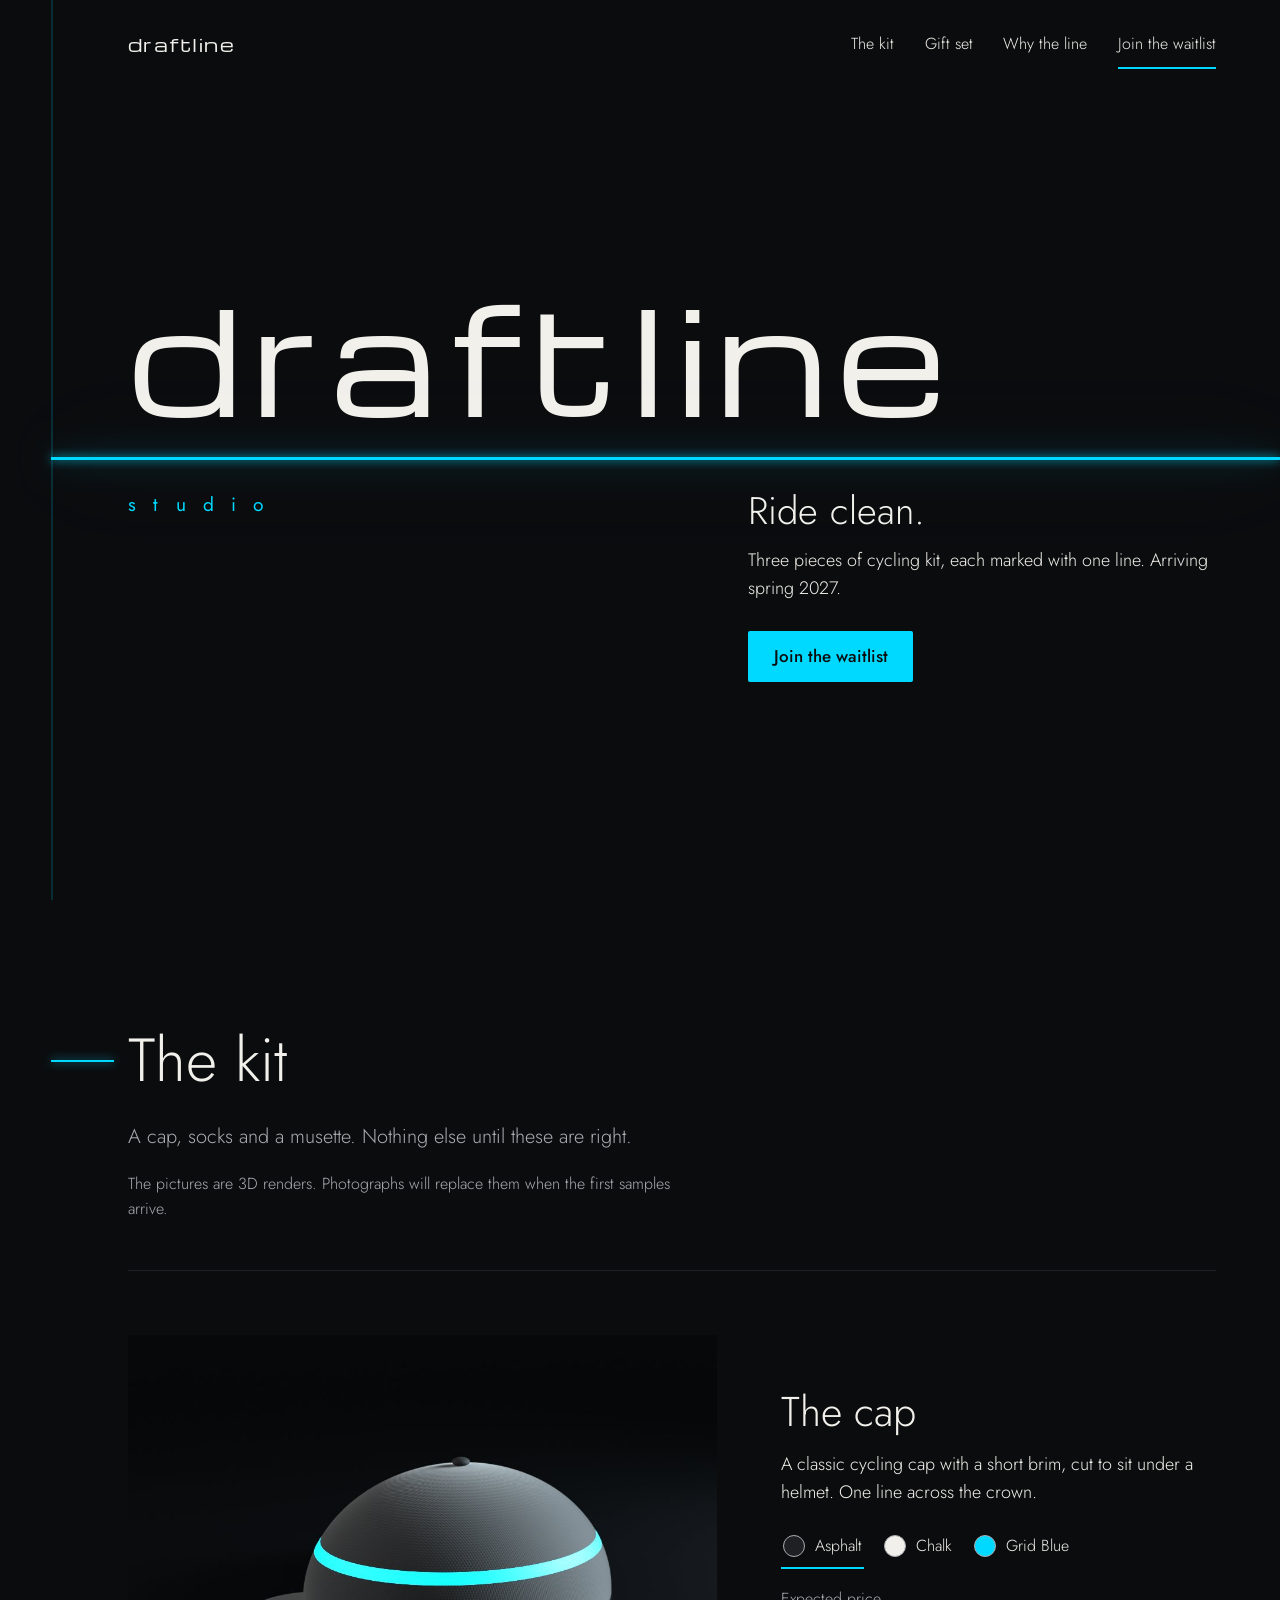
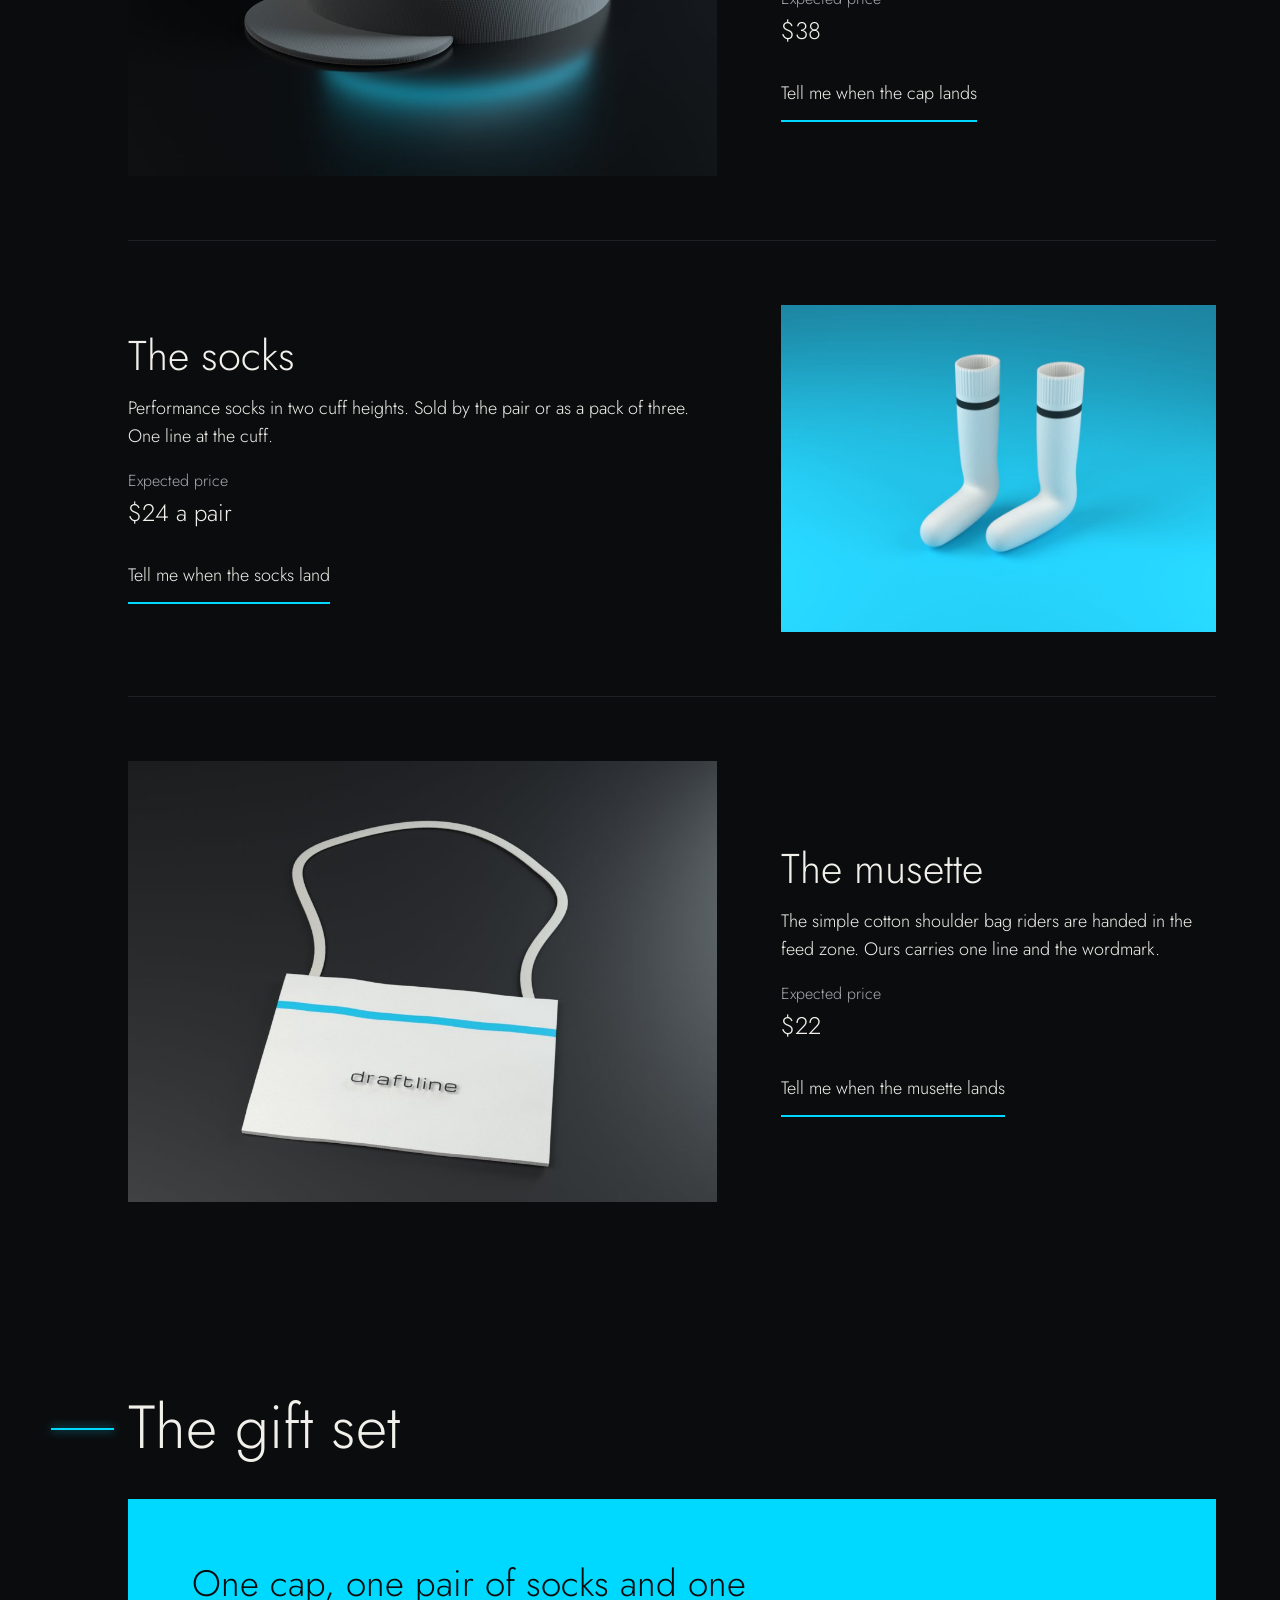
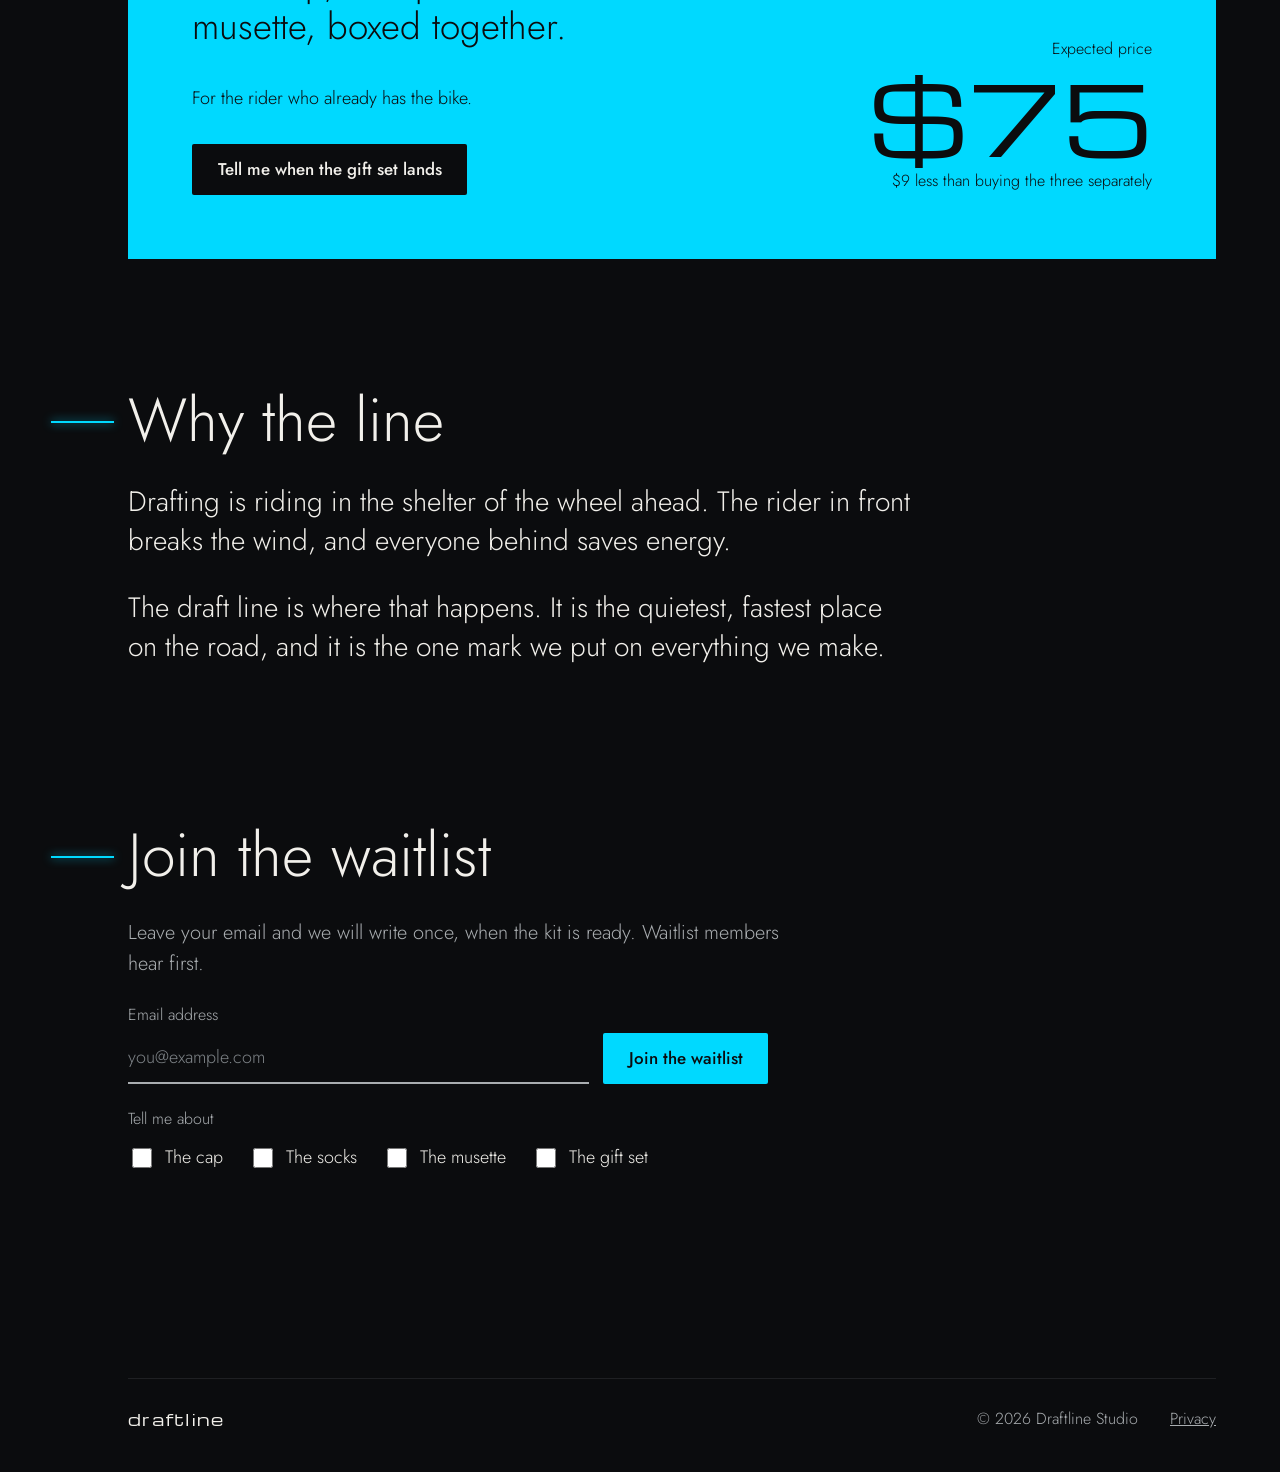
==== commit 34084959: "Use 3D renders for the product images Cap in three colorways, socks and musette, with a note on the " ====
--- a/index.html
+++ b/index.html
@@ -46,42 +46,11 @@
 <section class="sec" id="kit">
   <h2>The kit</h2>
   <p class="lede">A cap, socks and a musette. Nothing else until these are right.</p>
+  <p class="note">The pictures are 3D renders. Photographs will replace them when the first samples arrive.</p>
 
   <article class="product" id="cap">
     <figure class="panel cap-fig" data-color="asphalt">
-      <svg viewBox="0 0 400 260" role="img" aria-labelledby="cap-alt">
-        <title id="cap-alt">Cycling cap seen from the side, with panel seams, a short stitched brim and one line across the crown</title>
-        <defs>
-          <clipPath id="cap-clip"><path d="M70 170 C66 90 120 44 196 44 C272 44 318 96 318 170 Z"/></clipPath>
-          <linearGradient id="cap-light" x1="0.15" y1="0" x2="0.85" y2="1">
-            <stop offset="0" stop-color="#fff" stop-opacity=".2"/><stop offset=".45" stop-color="#fff" stop-opacity="0"/><stop offset="1" stop-color="#000" stop-opacity=".3"/>
-          </linearGradient>
-          <linearGradient id="brim-light" x1="0" y1="0" x2="0" y2="1">
-            <stop offset="0" stop-color="#fff" stop-opacity=".16"/><stop offset="1" stop-color="#000" stop-opacity=".28"/>
-          </linearGradient>
-        </defs>
-        <ellipse cx="215" cy="226" rx="160" ry="11" fill="#000" opacity=".16"/>
-        <path class="brim" d="M232 174 L318 170 C352 172 382 186 394 205 C360 211 298 203 232 190 Z"/>
-        <path fill="url(#brim-light)" d="M232 174 L318 170 C352 172 382 186 394 205 C360 211 298 203 232 190 Z"/>
-        <path class="seam" fill="none" stroke-width="1.4" stroke-dasharray="3 4" d="M246 183 C300 186 352 194 386 203"/>
-        <path class="crown" d="M70 170 C66 90 120 44 196 44 C272 44 318 96 318 170 Z"/>
-        <g clip-path="url(#cap-clip)">
-          <path class="stripe" fill="none" stroke-width="10" d="M60 134 Q196 116 330 134"/>
-          <path fill="url(#cap-light)" d="M60 40 H330 V180 H60 Z"/>
-          <g class="seam" fill="none" stroke-width="1.6">
-            <path d="M196 44 C150 70 126 120 122 172"/>
-            <path d="M196 44 C206 82 212 130 212 172"/>
-            <path d="M196 44 C250 66 284 118 292 172"/>
-          </g>
-          <g class="seam" fill="none" stroke-width="1.4">
-            <path d="M76 150 V170"/><path d="M84 146 V170"/><path d="M92 143 V170"/><path d="M100 141 V170"/>
-          </g>
-        </g>
-        <path class="band" d="M69 168 H318 V184 C240 190 150 190 70 184 Z"/>
-        <path fill="url(#brim-light)" d="M69 168 H318 V184 C240 190 150 190 70 184 Z"/>
-        <path class="seam" fill="none" stroke-width="1.2" stroke-dasharray="3 4" d="M72 174 H316"/>
-        <ellipse class="band" cx="196" cy="45" rx="7" ry="4"/>
-      </svg>
+      <img src="img/cap-asphalt.jpg" width="1000" height="750" alt="3D render of the cycling cap in Asphalt with a glowing blue line around the crown">
     </figure>
     <div class="info">
       <h3>The cap</h3>
@@ -98,29 +67,7 @@
 
   <article class="product" id="socks">
     <figure class="panel socks-fig">
-      <svg viewBox="0 0 400 300" role="img" aria-labelledby="socks-alt">
-        <title id="socks-alt">Pair of crew socks with ribbed cuffs, shaped heels and toes, and one line below each cuff</title>
-        <defs>
-          <linearGradient id="sock-light" x1="0" y1="0" x2="1" y2="0">
-            <stop offset="0" stop-color="#000" stop-opacity=".14"/><stop offset=".3" stop-color="#fff" stop-opacity=".1"/><stop offset="1" stop-color="#000" stop-opacity=".2"/>
-          </linearGradient>
-          <g id="sock">
-            <path fill="#F2F0EB" d="M0 0 H72 V132 C72 150 82 160 98 168 L150 194 C172 205 176 232 152 240 C140 244 128 242 116 238 L40 214 C12 204 0 188 0 160 Z"/>
-            <path fill="#000" opacity=".1" d="M0 150 C0 190 14 204 44 215 C42 188 28 166 0 150 Z"/>
-            <path fill="#000" opacity=".1" d="M132 186 L150 194 C172 205 176 232 152 240 C140 244 130 243 120 239 C128 222 132 204 132 186 Z"/>
-            <g stroke="#000" stroke-opacity=".16" stroke-width="1.5">
-              <path d="M8 2V30M16 2V30M24 2V30M32 2V30M40 2V30M48 2V30M56 2V30M64 2V30"/>
-            </g>
-            <path stroke="#000" stroke-opacity=".2" stroke-width="1.2" d="M0 32 H72"/>
-            <path stroke="#0B0C0E" stroke-width="8" d="M0 48 H72"/>
-            <path fill="url(#sock-light)" d="M0 0 H72 V132 C72 150 82 160 98 168 L150 194 C172 205 176 232 152 240 C140 244 128 242 116 238 L40 214 C12 204 0 188 0 160 Z"/>
-          </g>
-        </defs>
-        <ellipse cx="170" cy="282" rx="110" ry="8" fill="#000" opacity=".16"/>
-        <ellipse cx="280" cy="262" rx="100" ry="8" fill="#000" opacity=".14"/>
-        <use href="#sock" transform="translate(196 18)"/>
-        <use href="#sock" transform="translate(84 38)"/>
-      </svg>
+      <img src="img/socks.jpg" width="1000" height="750" loading="lazy" alt="3D render of a pair of off-white socks with ribbed cuffs and a black line below the cuff">
     </figure>
     <div class="info">
       <h3>The socks</h3>
@@ -132,30 +79,7 @@
 
   <article class="product" id="musette">
     <figure class="panel musette-fig">
-      <svg viewBox="0 0 400 300" role="img" aria-labelledby="musette-alt">
-        <title id="musette-alt">Cotton musette bag with a long strap, stitched hems, one line and the draftline wordmark</title>
-        <defs>
-          <linearGradient id="bag-light" x1="0" y1="0" x2="1" y2="1">
-            <stop offset="0" stop-color="#fff" stop-opacity=".25"/><stop offset=".5" stop-color="#000" stop-opacity="0"/><stop offset="1" stop-color="#000" stop-opacity=".16"/>
-          </linearGradient>
-        </defs>
-        <ellipse cx="200" cy="282" rx="140" ry="9" fill="#000" opacity=".35"/>
-        <path d="M112 122 C96 -30 304 -30 288 122" fill="none" stroke="#8E9296" stroke-width="6"/>
-        <path d="M112 122 C96 -30 304 -30 288 122" fill="none" stroke="#C9CCCE" stroke-width="2"/>
-        <rect x="78" y="112" width="244" height="164" rx="6" fill="#F2F0EB"/>
-        <path d="M78 150 C140 170 190 150 322 176 V270 a6 6 0 0 1 -6 6 H84 a6 6 0 0 1 -6 -6 Z" fill="#000" opacity=".035"/>
-        <path d="M210 276 C230 240 280 220 322 214 V270 a6 6 0 0 1 -6 6 Z" fill="#000" opacity=".04"/>
-        <path stroke="#00A9CC" stroke-width="9" d="M78 160 H322"/>
-        <rect x="78" y="112" width="244" height="164" rx="6" fill="url(#bag-light)"/>
-        <g fill="none" stroke="#1F2023" stroke-opacity=".35" stroke-width="1.3" stroke-dasharray="4 4">
-          <path d="M84 126 H316"/><path d="M86 132 V268"/><path d="M314 132 V268"/><path d="M90 270 H310"/>
-        </g>
-        <g fill="#DAD6CD" stroke="#1F2023" stroke-opacity=".35" stroke-width="1.2">
-          <rect x="100" y="108" width="24" height="22" rx="2"/><rect x="276" y="108" width="24" height="22" rx="2"/>
-          <path d="M103 111 L121 127 M121 111 L103 127 M279 111 L297 127 M297 111 L279 127" fill="none"/>
-        </g>
-        <text x="200" y="228" text-anchor="middle" font-family="Michroma, sans-serif" font-size="20" letter-spacing="2.5" fill="#1F2023">draftline</text>
-      </svg>
+      <img src="img/musette.jpg" width="1000" height="750" loading="lazy" alt="3D render of the off-white musette bag with a blue line and the draftline wordmark">
     </figure>
     <div class="info">
       <h3>The musette</h3>
--- a/styles.css
+++ b/styles.css
@@ -88,6 +88,8 @@
 .product:nth-of-type(even) .panel { order: 2; }
 .panel { margin: 0; aspect-ratio: 4 / 3; display: grid; place-items: center; background: var(--panel-bg, var(--asphalt)); transition: background-color .25s; }
 .panel svg { width: 80%; height: auto; }
+.panel img { display: block; width: 100%; height: 100%; object-fit: cover; }
+.note { color: var(--fog); font-size: 1rem; }
 .info h3 { font-size: clamp(1.8rem, 3.4vw, 2.6rem); margin-bottom: .4em; }
 .price { font-size: 1.5rem; margin: .2em 0 .8em; }
 .price span, .gift-price span { display: block; font-size: 1rem; color: var(--fog); }
